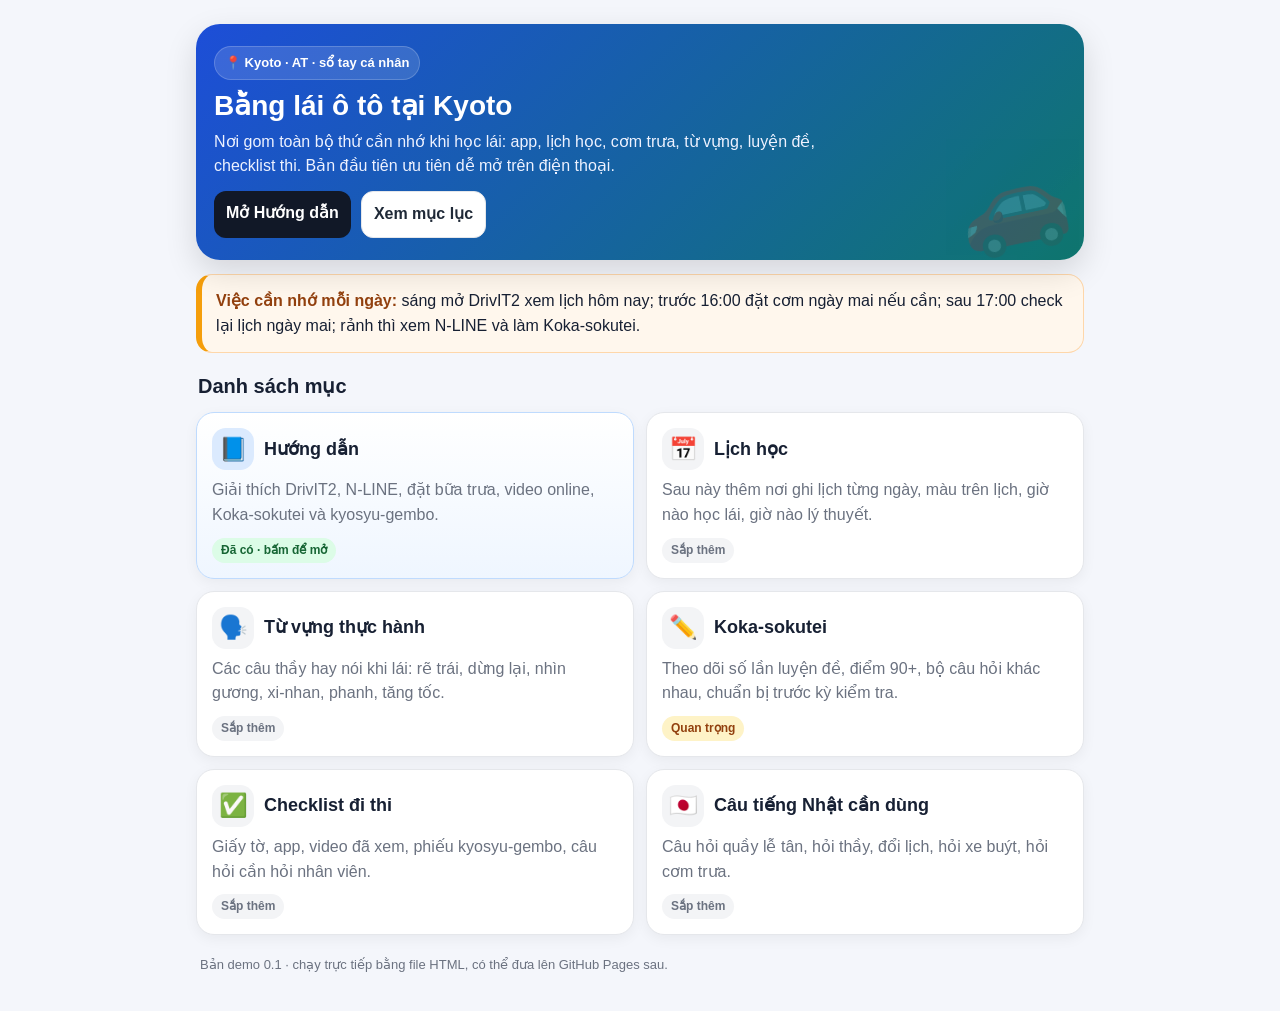
==== index.html @ a09916a2 "Add home page" ====
<!doctype html>
<html lang="vi">
<head>
  <meta charset="utf-8">
  <meta name="viewport" content="width=device-width, initial-scale=1">
  <title>Bằng lái ô tô tại Kyoto</title>
  <meta name="description" content="Sổ tay học bằng lái ô tô tại Kyoto: lịch học, hướng dẫn app, từ vựng, checklist thi.">
  <link rel="manifest" href="manifest.json">
  <link rel="icon" href="assets/icon.svg" type="image/svg+xml">
  <style>
    :root{
      --bg:#f4f6fb;--card:#fff;--ink:#172033;--muted:#6b7280;--blue:#2563eb;--green:#16a34a;--orange:#f59e0b;--red:#ef4444;--line:#e5e7eb;
    }
    *{box-sizing:border-box}
    body{margin:0;font-family:-apple-system,BlinkMacSystemFont,"Segoe UI",Roboto,"Noto Sans",Arial,sans-serif;background:var(--bg);color:var(--ink);line-height:1.55}
    .wrap{max-width:920px;margin:0 auto;padding:16px}
    .hero{background:linear-gradient(135deg,#1d4ed8,#0f766e);color:#fff;border-radius:24px;padding:22px 18px;margin:8px 0 14px;box-shadow:0 12px 32px #0002;position:relative;overflow:hidden}
    .hero:after{content:"🚗";position:absolute;right:16px;bottom:-14px;font-size:90px;opacity:.18;transform:rotate(-12deg)}
    h1{font-size:28px;line-height:1.12;margin:0 0 8px}.subtitle{margin:0;max-width:650px;color:#eef2ff}.pill{display:inline-flex;gap:6px;align-items:center;background:#ffffff22;border:1px solid #ffffff30;padding:6px 10px;border-radius:999px;font-weight:700;font-size:13px;margin-bottom:10px}
    .section-title{font-size:20px;margin:18px 2px 10px}.grid{display:grid;grid-template-columns:repeat(2,minmax(0,1fr));gap:12px}@media(max-width:720px){.grid{grid-template-columns:1fr}.wrap{padding:12px}h1{font-size:25px}}
    .card{background:var(--card);border:1px solid var(--line);border-radius:18px;padding:15px;text-decoration:none;color:inherit;box-shadow:0 4px 14px #0000000d;display:block;transition:.15s transform,.15s box-shadow}.card:active{transform:scale(.985)}.card.active{border-color:#bfdbfe;background:linear-gradient(180deg,#fff,#eff6ff)}
    .topline{display:flex;align-items:center;gap:10px;margin-bottom:8px}.icon{width:42px;height:42px;border-radius:14px;display:grid;place-items:center;font-size:23px;background:#f3f4f6;flex:0 0 auto}.active .icon{background:#dbeafe}.card h3{font-size:18px;margin:0}.card p{margin:6px 0 0;color:var(--muted)}.badge{display:inline-block;border-radius:999px;padding:3px 9px;font-size:12px;font-weight:800;margin-top:10px}.badge.go{background:#dcfce7;color:#166534}.badge.soon{background:#f3f4f6;color:#6b7280}.badge.need{background:#fef3c7;color:#92400e}
    .quick{background:#fff7ed;border-left:6px solid var(--orange);border-radius:16px;padding:14px;margin:14px 0;border-top:1px solid #fed7aa;border-right:1px solid #fed7aa;border-bottom:1px solid #fed7aa}.quick b{color:#92400e}
    .footer{color:var(--muted);font-size:13px;margin:20px 4px}.btnrow{display:flex;gap:10px;flex-wrap:wrap;margin-top:12px}.btn{display:inline-block;padding:10px 12px;border-radius:12px;background:#111827;color:#fff;text-decoration:none;font-weight:800}.btn.light{background:#fff;color:#1f2937;border:1px solid var(--line)}
  </style>
</head>
<body>
  <main class="wrap">
    <section class="hero">
      <div class="pill">📍 Kyoto · AT · sổ tay cá nhân</div>
      <h1>Bằng lái ô tô tại Kyoto</h1>
      <p class="subtitle">Nơi gom toàn bộ thứ cần nhớ khi học lái: app, lịch học, cơm trưa, từ vựng, luyện đề, checklist thi. Bản đầu tiên ưu tiên dễ mở trên điện thoại.</p>
      <div class="btnrow">
        <a class="btn" href="huong-dan.html">Mở Hướng dẫn</a>
        <a class="btn light" href="#muc-luc">Xem mục lục</a>
      </div>
    </section>

    <div class="quick">
      <b>Việc cần nhớ mỗi ngày:</b> sáng mở DrivIT2 xem lịch hôm nay; trước 16:00 đặt cơm ngày mai nếu cần; sau 17:00 check lại lịch ngày mai; rảnh thì xem N-LINE và làm Koka-sokutei.
    </div>

    <h2 id="muc-luc" class="section-title">Danh sách mục</h2>
    <section class="grid">
      <a class="card active" href="huong-dan.html">
        <div class="topline"><div class="icon">📘</div><h3>Hướng dẫn</h3></div>
        <p>Giải thích DrivIT2, N-LINE, đặt bữa trưa, video online, Koka-sokutei và kyosyu-gembo.</p>
        <span class="badge go">Đã có · bấm để mở</span>
      </a>

      <div class="card">
        <div class="topline"><div class="icon">📅</div><h3>Lịch học</h3></div>
        <p>Sau này thêm nơi ghi lịch từng ngày, màu trên lịch, giờ nào học lái, giờ nào lý thuyết.</p>
        <span class="badge soon">Sắp thêm</span>
      </div>

      <div class="card">
        <div class="topline"><div class="icon">🗣️</div><h3>Từ vựng thực hành</h3></div>
        <p>Các câu thầy hay nói khi lái: rẽ trái, dừng lại, nhìn gương, xi-nhan, phanh, tăng tốc.</p>
        <span class="badge soon">Sắp thêm</span>
      </div>

      <div class="card">
        <div class="topline"><div class="icon">✏️</div><h3>Koka-sokutei</h3></div>
        <p>Theo dõi số lần luyện đề, điểm 90+, bộ câu hỏi khác nhau, chuẩn bị trước kỳ kiểm tra.</p>
        <span class="badge need">Quan trọng</span>
      </div>

      <div class="card">
        <div class="topline"><div class="icon">✅</div><h3>Checklist đi thi</h3></div>
        <p>Giấy tờ, app, video đã xem, phiếu kyosyu-gembo, câu hỏi cần hỏi nhân viên.</p>
        <span class="badge soon">Sắp thêm</span>
      </div>

      <div class="card">
        <div class="topline"><div class="icon">🇯🇵</div><h3>Câu tiếng Nhật cần dùng</h3></div>
        <p>Câu hỏi quầy lễ tân, hỏi thầy, đổi lịch, hỏi xe buýt, hỏi cơm trưa.</p>
        <span class="badge soon">Sắp thêm</span>
      </div>
    </section>

    <p class="footer">Bản demo 0.1 · chạy trực tiếp bằng file HTML, có thể đưa lên GitHub Pages sau.</p>
  </main>
</body>
</html>
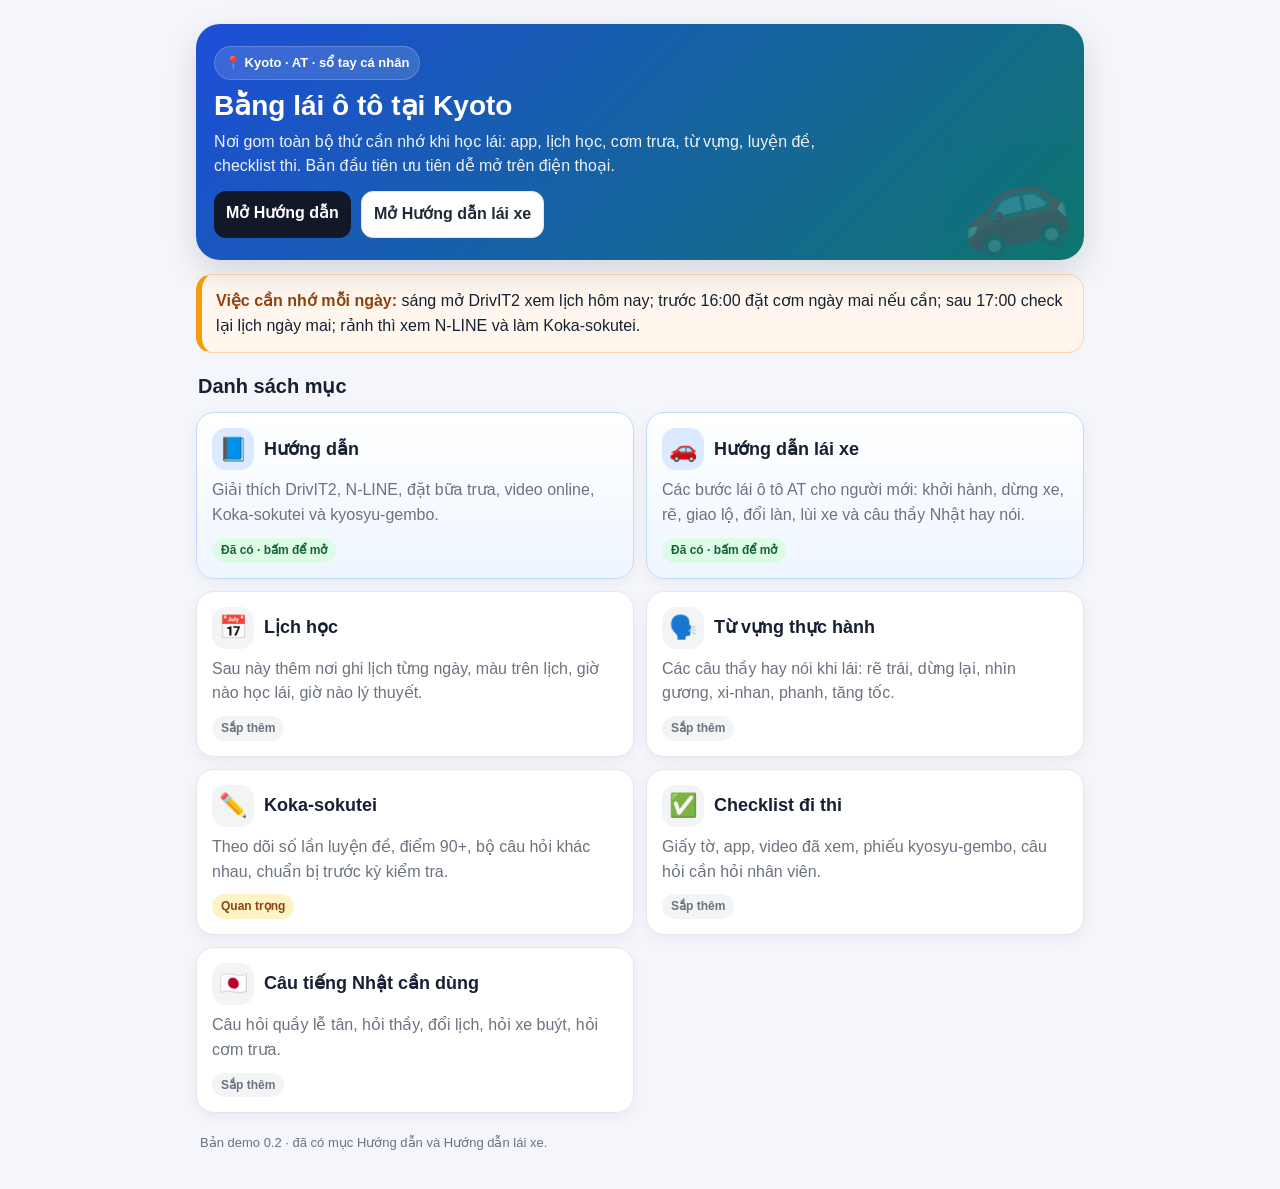
==== commit f6d93dff: "Add driving guide to home" ====
--- a/index.html
+++ b/index.html
@@ -4,7 +4,7 @@
   <meta charset="utf-8">
   <meta name="viewport" content="width=device-width, initial-scale=1">
   <title>Bằng lái ô tô tại Kyoto</title>
-  <meta name="description" content="Sổ tay học bằng lái ô tô tại Kyoto: lịch học, hướng dẫn app, từ vựng, checklist thi.">
+  <meta name="description" content="Sổ tay học bằng lái ô tô tại Kyoto: lịch học, hướng dẫn app, hướng dẫn lái xe AT, từ vựng, checklist thi.">
   <link rel="manifest" href="manifest.json">
   <link rel="icon" href="assets/icon.svg" type="image/svg+xml">
   <style>
@@ -32,7 +32,7 @@
       <p class="subtitle">Nơi gom toàn bộ thứ cần nhớ khi học lái: app, lịch học, cơm trưa, từ vựng, luyện đề, checklist thi. Bản đầu tiên ưu tiên dễ mở trên điện thoại.</p>
       <div class="btnrow">
         <a class="btn" href="huong-dan.html">Mở Hướng dẫn</a>
-        <a class="btn light" href="#muc-luc">Xem mục lục</a>
+        <a class="btn light" href="huong-dan-lai-xe.html">Mở Hướng dẫn lái xe</a>
       </div>
     </section>
 
@@ -45,6 +45,12 @@
       <a class="card active" href="huong-dan.html">
         <div class="topline"><div class="icon">📘</div><h3>Hướng dẫn</h3></div>
         <p>Giải thích DrivIT2, N-LINE, đặt bữa trưa, video online, Koka-sokutei và kyosyu-gembo.</p>
+        <span class="badge go">Đã có · bấm để mở</span>
+      </a>
+
+      <a class="card active" href="huong-dan-lai-xe.html">
+        <div class="topline"><div class="icon">🚗</div><h3>Hướng dẫn lái xe</h3></div>
+        <p>Các bước lái ô tô AT cho người mới: khởi hành, dừng xe, rẽ, giao lộ, đổi làn, lùi xe và câu thầy Nhật hay nói.</p>
         <span class="badge go">Đã có · bấm để mở</span>
       </a>
 
@@ -79,7 +85,7 @@
       </div>
     </section>
 
-    <p class="footer">Bản demo 0.1 · chạy trực tiếp bằng file HTML, có thể đưa lên GitHub Pages sau.</p>
+    <p class="footer">Bản demo 0.2 · đã có mục Hướng dẫn và Hướng dẫn lái xe.</p>
   </main>
 </body>
 </html>
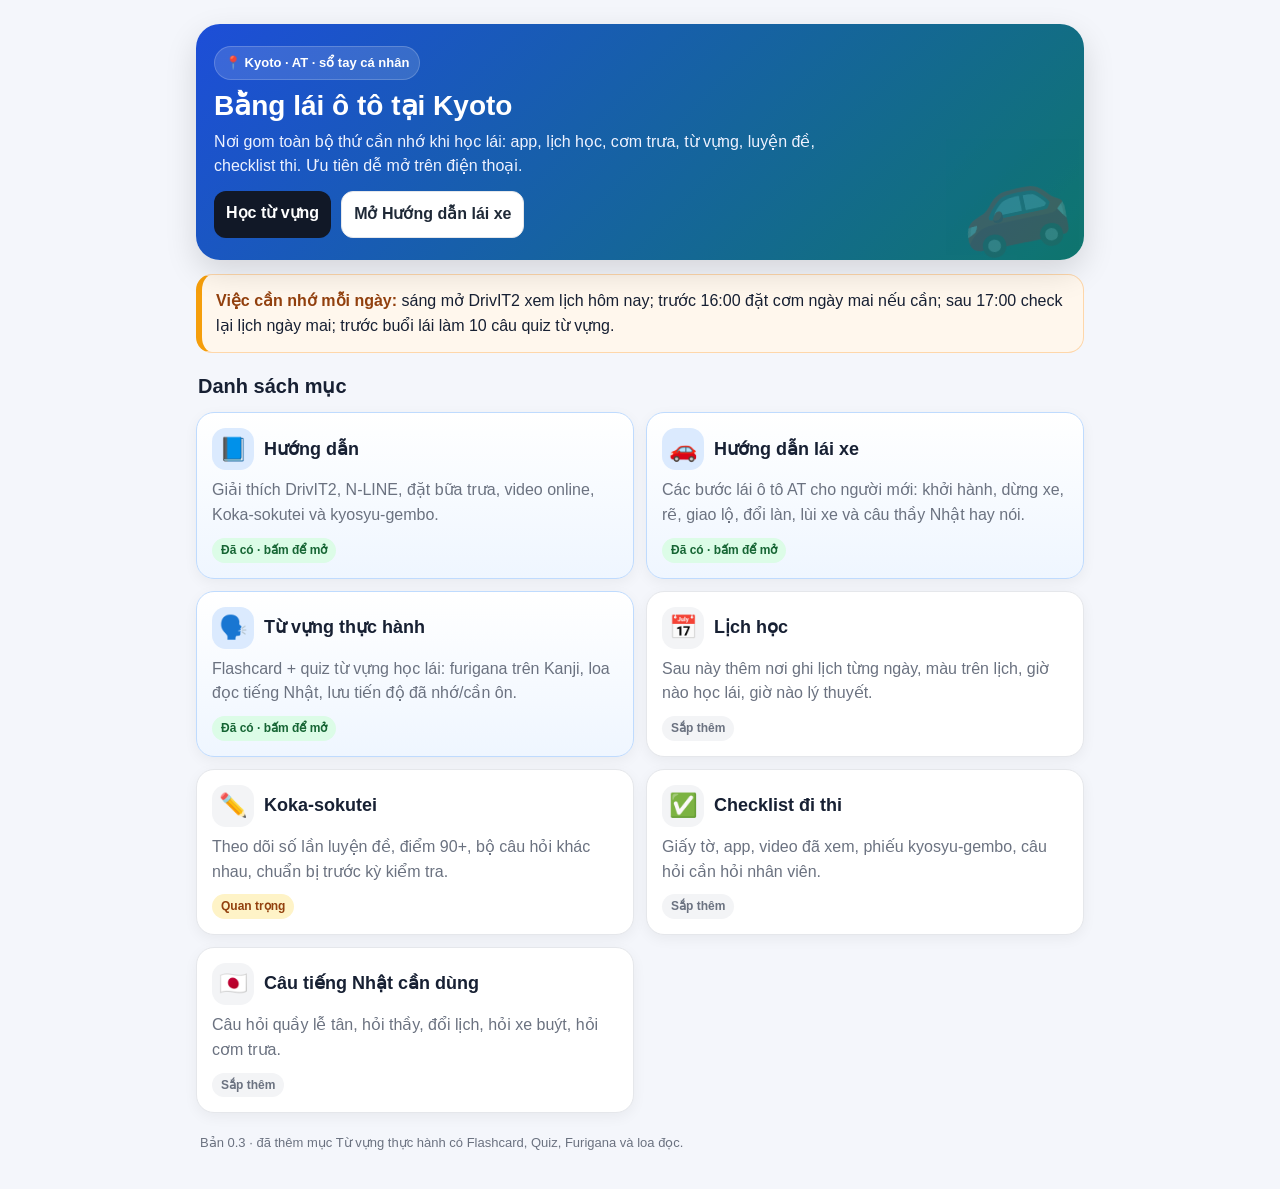
==== commit 40244743: "link vocabulary page from home" ====
--- a/index.html
+++ b/index.html
@@ -8,20 +8,15 @@
   <link rel="manifest" href="manifest.json">
   <link rel="icon" href="assets/icon.svg" type="image/svg+xml">
   <style>
-    :root{
-      --bg:#f4f6fb;--card:#fff;--ink:#172033;--muted:#6b7280;--blue:#2563eb;--green:#16a34a;--orange:#f59e0b;--red:#ef4444;--line:#e5e7eb;
-    }
+    :root{--bg:#f4f6fb;--card:#fff;--ink:#172033;--muted:#6b7280;--blue:#2563eb;--green:#16a34a;--orange:#f59e0b;--red:#ef4444;--line:#e5e7eb;}
     *{box-sizing:border-box}
     body{margin:0;font-family:-apple-system,BlinkMacSystemFont,"Segoe UI",Roboto,"Noto Sans",Arial,sans-serif;background:var(--bg);color:var(--ink);line-height:1.55}
-    .wrap{max-width:920px;margin:0 auto;padding:16px}
-    .hero{background:linear-gradient(135deg,#1d4ed8,#0f766e);color:#fff;border-radius:24px;padding:22px 18px;margin:8px 0 14px;box-shadow:0 12px 32px #0002;position:relative;overflow:hidden}
-    .hero:after{content:"🚗";position:absolute;right:16px;bottom:-14px;font-size:90px;opacity:.18;transform:rotate(-12deg)}
+    .wrap{max-width:920px;margin:0 auto;padding:16px}.hero{background:linear-gradient(135deg,#1d4ed8,#0f766e);color:#fff;border-radius:24px;padding:22px 18px;margin:8px 0 14px;box-shadow:0 12px 32px #0002;position:relative;overflow:hidden}.hero:after{content:"🚗";position:absolute;right:16px;bottom:-14px;font-size:90px;opacity:.18;transform:rotate(-12deg)}
     h1{font-size:28px;line-height:1.12;margin:0 0 8px}.subtitle{margin:0;max-width:650px;color:#eef2ff}.pill{display:inline-flex;gap:6px;align-items:center;background:#ffffff22;border:1px solid #ffffff30;padding:6px 10px;border-radius:999px;font-weight:700;font-size:13px;margin-bottom:10px}
     .section-title{font-size:20px;margin:18px 2px 10px}.grid{display:grid;grid-template-columns:repeat(2,minmax(0,1fr));gap:12px}@media(max-width:720px){.grid{grid-template-columns:1fr}.wrap{padding:12px}h1{font-size:25px}}
     .card{background:var(--card);border:1px solid var(--line);border-radius:18px;padding:15px;text-decoration:none;color:inherit;box-shadow:0 4px 14px #0000000d;display:block;transition:.15s transform,.15s box-shadow}.card:active{transform:scale(.985)}.card.active{border-color:#bfdbfe;background:linear-gradient(180deg,#fff,#eff6ff)}
     .topline{display:flex;align-items:center;gap:10px;margin-bottom:8px}.icon{width:42px;height:42px;border-radius:14px;display:grid;place-items:center;font-size:23px;background:#f3f4f6;flex:0 0 auto}.active .icon{background:#dbeafe}.card h3{font-size:18px;margin:0}.card p{margin:6px 0 0;color:var(--muted)}.badge{display:inline-block;border-radius:999px;padding:3px 9px;font-size:12px;font-weight:800;margin-top:10px}.badge.go{background:#dcfce7;color:#166534}.badge.soon{background:#f3f4f6;color:#6b7280}.badge.need{background:#fef3c7;color:#92400e}
-    .quick{background:#fff7ed;border-left:6px solid var(--orange);border-radius:16px;padding:14px;margin:14px 0;border-top:1px solid #fed7aa;border-right:1px solid #fed7aa;border-bottom:1px solid #fed7aa}.quick b{color:#92400e}
-    .footer{color:var(--muted);font-size:13px;margin:20px 4px}.btnrow{display:flex;gap:10px;flex-wrap:wrap;margin-top:12px}.btn{display:inline-block;padding:10px 12px;border-radius:12px;background:#111827;color:#fff;text-decoration:none;font-weight:800}.btn.light{background:#fff;color:#1f2937;border:1px solid var(--line)}
+    .quick{background:#fff7ed;border-left:6px solid var(--orange);border-radius:16px;padding:14px;margin:14px 0;border-top:1px solid #fed7aa;border-right:1px solid #fed7aa;border-bottom:1px solid #fed7aa}.quick b{color:#92400e}.footer{color:var(--muted);font-size:13px;margin:20px 4px}.btnrow{display:flex;gap:10px;flex-wrap:wrap;margin-top:12px}.btn{display:inline-block;padding:10px 12px;border-radius:12px;background:#111827;color:#fff;text-decoration:none;font-weight:800}.btn.light{background:#fff;color:#1f2937;border:1px solid var(--line)}
   </style>
 </head>
 <body>
@@ -29,63 +24,21 @@
     <section class="hero">
       <div class="pill">📍 Kyoto · AT · sổ tay cá nhân</div>
       <h1>Bằng lái ô tô tại Kyoto</h1>
-      <p class="subtitle">Nơi gom toàn bộ thứ cần nhớ khi học lái: app, lịch học, cơm trưa, từ vựng, luyện đề, checklist thi. Bản đầu tiên ưu tiên dễ mở trên điện thoại.</p>
-      <div class="btnrow">
-        <a class="btn" href="huong-dan.html">Mở Hướng dẫn</a>
-        <a class="btn light" href="huong-dan-lai-xe.html">Mở Hướng dẫn lái xe</a>
-      </div>
+      <p class="subtitle">Nơi gom toàn bộ thứ cần nhớ khi học lái: app, lịch học, cơm trưa, từ vựng, luyện đề, checklist thi. Ưu tiên dễ mở trên điện thoại.</p>
+      <div class="btnrow"><a class="btn" href="tu-vung.html">Học từ vựng</a><a class="btn light" href="huong-dan-lai-xe.html">Mở Hướng dẫn lái xe</a></div>
     </section>
-
-    <div class="quick">
-      <b>Việc cần nhớ mỗi ngày:</b> sáng mở DrivIT2 xem lịch hôm nay; trước 16:00 đặt cơm ngày mai nếu cần; sau 17:00 check lại lịch ngày mai; rảnh thì xem N-LINE và làm Koka-sokutei.
-    </div>
-
+    <div class="quick"><b>Việc cần nhớ mỗi ngày:</b> sáng mở DrivIT2 xem lịch hôm nay; trước 16:00 đặt cơm ngày mai nếu cần; sau 17:00 check lại lịch ngày mai; trước buổi lái làm 10 câu quiz từ vựng.</div>
     <h2 id="muc-luc" class="section-title">Danh sách mục</h2>
     <section class="grid">
-      <a class="card active" href="huong-dan.html">
-        <div class="topline"><div class="icon">📘</div><h3>Hướng dẫn</h3></div>
-        <p>Giải thích DrivIT2, N-LINE, đặt bữa trưa, video online, Koka-sokutei và kyosyu-gembo.</p>
-        <span class="badge go">Đã có · bấm để mở</span>
-      </a>
-
-      <a class="card active" href="huong-dan-lai-xe.html">
-        <div class="topline"><div class="icon">🚗</div><h3>Hướng dẫn lái xe</h3></div>
-        <p>Các bước lái ô tô AT cho người mới: khởi hành, dừng xe, rẽ, giao lộ, đổi làn, lùi xe và câu thầy Nhật hay nói.</p>
-        <span class="badge go">Đã có · bấm để mở</span>
-      </a>
-
-      <div class="card">
-        <div class="topline"><div class="icon">📅</div><h3>Lịch học</h3></div>
-        <p>Sau này thêm nơi ghi lịch từng ngày, màu trên lịch, giờ nào học lái, giờ nào lý thuyết.</p>
-        <span class="badge soon">Sắp thêm</span>
-      </div>
-
-      <div class="card">
-        <div class="topline"><div class="icon">🗣️</div><h3>Từ vựng thực hành</h3></div>
-        <p>Các câu thầy hay nói khi lái: rẽ trái, dừng lại, nhìn gương, xi-nhan, phanh, tăng tốc.</p>
-        <span class="badge soon">Sắp thêm</span>
-      </div>
-
-      <div class="card">
-        <div class="topline"><div class="icon">✏️</div><h3>Koka-sokutei</h3></div>
-        <p>Theo dõi số lần luyện đề, điểm 90+, bộ câu hỏi khác nhau, chuẩn bị trước kỳ kiểm tra.</p>
-        <span class="badge need">Quan trọng</span>
-      </div>
-
-      <div class="card">
-        <div class="topline"><div class="icon">✅</div><h3>Checklist đi thi</h3></div>
-        <p>Giấy tờ, app, video đã xem, phiếu kyosyu-gembo, câu hỏi cần hỏi nhân viên.</p>
-        <span class="badge soon">Sắp thêm</span>
-      </div>
-
-      <div class="card">
-        <div class="topline"><div class="icon">🇯🇵</div><h3>Câu tiếng Nhật cần dùng</h3></div>
-        <p>Câu hỏi quầy lễ tân, hỏi thầy, đổi lịch, hỏi xe buýt, hỏi cơm trưa.</p>
-        <span class="badge soon">Sắp thêm</span>
-      </div>
+      <a class="card active" href="huong-dan.html"><div class="topline"><div class="icon">📘</div><h3>Hướng dẫn</h3></div><p>Giải thích DrivIT2, N-LINE, đặt bữa trưa, video online, Koka-sokutei và kyosyu-gembo.</p><span class="badge go">Đã có · bấm để mở</span></a>
+      <a class="card active" href="huong-dan-lai-xe.html"><div class="topline"><div class="icon">🚗</div><h3>Hướng dẫn lái xe</h3></div><p>Các bước lái ô tô AT cho người mới: khởi hành, dừng xe, rẽ, giao lộ, đổi làn, lùi xe và câu thầy Nhật hay nói.</p><span class="badge go">Đã có · bấm để mở</span></a>
+      <a class="card active" href="tu-vung.html"><div class="topline"><div class="icon">🗣️</div><h3>Từ vựng thực hành</h3></div><p>Flashcard + quiz từ vựng học lái: furigana trên Kanji, loa đọc tiếng Nhật, lưu tiến độ đã nhớ/cần ôn.</p><span class="badge go">Đã có · bấm để mở</span></a>
+      <div class="card"><div class="topline"><div class="icon">📅</div><h3>Lịch học</h3></div><p>Sau này thêm nơi ghi lịch từng ngày, màu trên lịch, giờ nào học lái, giờ nào lý thuyết.</p><span class="badge soon">Sắp thêm</span></div>
+      <div class="card"><div class="topline"><div class="icon">✏️</div><h3>Koka-sokutei</h3></div><p>Theo dõi số lần luyện đề, điểm 90+, bộ câu hỏi khác nhau, chuẩn bị trước kỳ kiểm tra.</p><span class="badge need">Quan trọng</span></div>
+      <div class="card"><div class="topline"><div class="icon">✅</div><h3>Checklist đi thi</h3></div><p>Giấy tờ, app, video đã xem, phiếu kyosyu-gembo, câu hỏi cần hỏi nhân viên.</p><span class="badge soon">Sắp thêm</span></div>
+      <div class="card"><div class="topline"><div class="icon">🇯🇵</div><h3>Câu tiếng Nhật cần dùng</h3></div><p>Câu hỏi quầy lễ tân, hỏi thầy, đổi lịch, hỏi xe buýt, hỏi cơm trưa.</p><span class="badge soon">Sắp thêm</span></div>
     </section>
-
-    <p class="footer">Bản demo 0.2 · đã có mục Hướng dẫn và Hướng dẫn lái xe.</p>
+    <p class="footer">Bản 0.3 · đã thêm mục Từ vựng thực hành có Flashcard, Quiz, Furigana và loa đọc.</p>
   </main>
 </body>
-</html>
+</html>
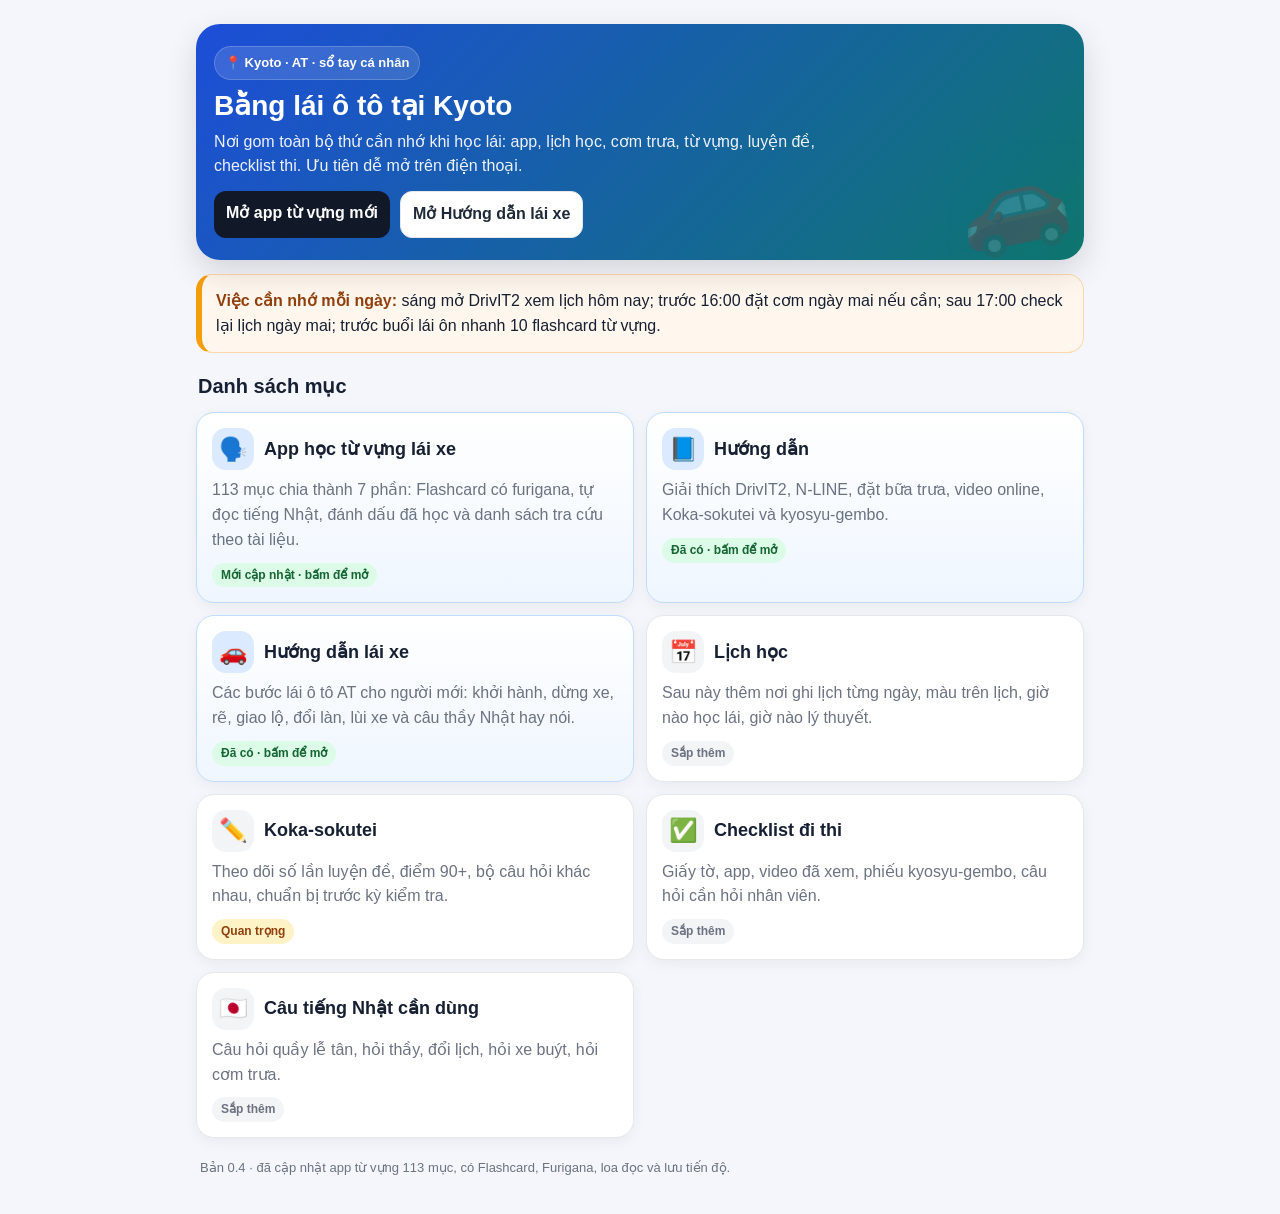
==== commit 3bf01efd: "Thêm app từ vựng mới vào trang chính" ====
--- a/index.html
+++ b/index.html
@@ -25,20 +25,20 @@
       <div class="pill">📍 Kyoto · AT · sổ tay cá nhân</div>
       <h1>Bằng lái ô tô tại Kyoto</h1>
       <p class="subtitle">Nơi gom toàn bộ thứ cần nhớ khi học lái: app, lịch học, cơm trưa, từ vựng, luyện đề, checklist thi. Ưu tiên dễ mở trên điện thoại.</p>
-      <div class="btnrow"><a class="btn" href="tu-vung.html">Học từ vựng</a><a class="btn light" href="huong-dan-lai-xe.html">Mở Hướng dẫn lái xe</a></div>
+      <div class="btnrow"><a class="btn" href="tu-vung.html">Mở app từ vựng mới</a><a class="btn light" href="huong-dan-lai-xe.html">Mở Hướng dẫn lái xe</a></div>
     </section>
-    <div class="quick"><b>Việc cần nhớ mỗi ngày:</b> sáng mở DrivIT2 xem lịch hôm nay; trước 16:00 đặt cơm ngày mai nếu cần; sau 17:00 check lại lịch ngày mai; trước buổi lái làm 10 câu quiz từ vựng.</div>
+    <div class="quick"><b>Việc cần nhớ mỗi ngày:</b> sáng mở DrivIT2 xem lịch hôm nay; trước 16:00 đặt cơm ngày mai nếu cần; sau 17:00 check lại lịch ngày mai; trước buổi lái ôn nhanh 10 flashcard từ vựng.</div>
     <h2 id="muc-luc" class="section-title">Danh sách mục</h2>
     <section class="grid">
+      <a class="card active" href="tu-vung.html"><div class="topline"><div class="icon">🗣️</div><h3>App học từ vựng lái xe</h3></div><p>113 mục chia thành 7 phần: Flashcard có furigana, tự đọc tiếng Nhật, đánh dấu đã học và danh sách tra cứu theo tài liệu.</p><span class="badge go">Mới cập nhật · bấm để mở</span></a>
       <a class="card active" href="huong-dan.html"><div class="topline"><div class="icon">📘</div><h3>Hướng dẫn</h3></div><p>Giải thích DrivIT2, N-LINE, đặt bữa trưa, video online, Koka-sokutei và kyosyu-gembo.</p><span class="badge go">Đã có · bấm để mở</span></a>
       <a class="card active" href="huong-dan-lai-xe.html"><div class="topline"><div class="icon">🚗</div><h3>Hướng dẫn lái xe</h3></div><p>Các bước lái ô tô AT cho người mới: khởi hành, dừng xe, rẽ, giao lộ, đổi làn, lùi xe và câu thầy Nhật hay nói.</p><span class="badge go">Đã có · bấm để mở</span></a>
-      <a class="card active" href="tu-vung.html"><div class="topline"><div class="icon">🗣️</div><h3>Từ vựng thực hành</h3></div><p>Flashcard + quiz từ vựng học lái: furigana trên Kanji, loa đọc tiếng Nhật, lưu tiến độ đã nhớ/cần ôn.</p><span class="badge go">Đã có · bấm để mở</span></a>
       <div class="card"><div class="topline"><div class="icon">📅</div><h3>Lịch học</h3></div><p>Sau này thêm nơi ghi lịch từng ngày, màu trên lịch, giờ nào học lái, giờ nào lý thuyết.</p><span class="badge soon">Sắp thêm</span></div>
       <div class="card"><div class="topline"><div class="icon">✏️</div><h3>Koka-sokutei</h3></div><p>Theo dõi số lần luyện đề, điểm 90+, bộ câu hỏi khác nhau, chuẩn bị trước kỳ kiểm tra.</p><span class="badge need">Quan trọng</span></div>
       <div class="card"><div class="topline"><div class="icon">✅</div><h3>Checklist đi thi</h3></div><p>Giấy tờ, app, video đã xem, phiếu kyosyu-gembo, câu hỏi cần hỏi nhân viên.</p><span class="badge soon">Sắp thêm</span></div>
       <div class="card"><div class="topline"><div class="icon">🇯🇵</div><h3>Câu tiếng Nhật cần dùng</h3></div><p>Câu hỏi quầy lễ tân, hỏi thầy, đổi lịch, hỏi xe buýt, hỏi cơm trưa.</p><span class="badge soon">Sắp thêm</span></div>
     </section>
-    <p class="footer">Bản 0.3 · đã thêm mục Từ vựng thực hành có Flashcard, Quiz, Furigana và loa đọc.</p>
+    <p class="footer">Bản 0.4 · đã cập nhật app từ vựng 113 mục, có Flashcard, Furigana, loa đọc và lưu tiến độ.</p>
   </main>
 </body>
 </html>
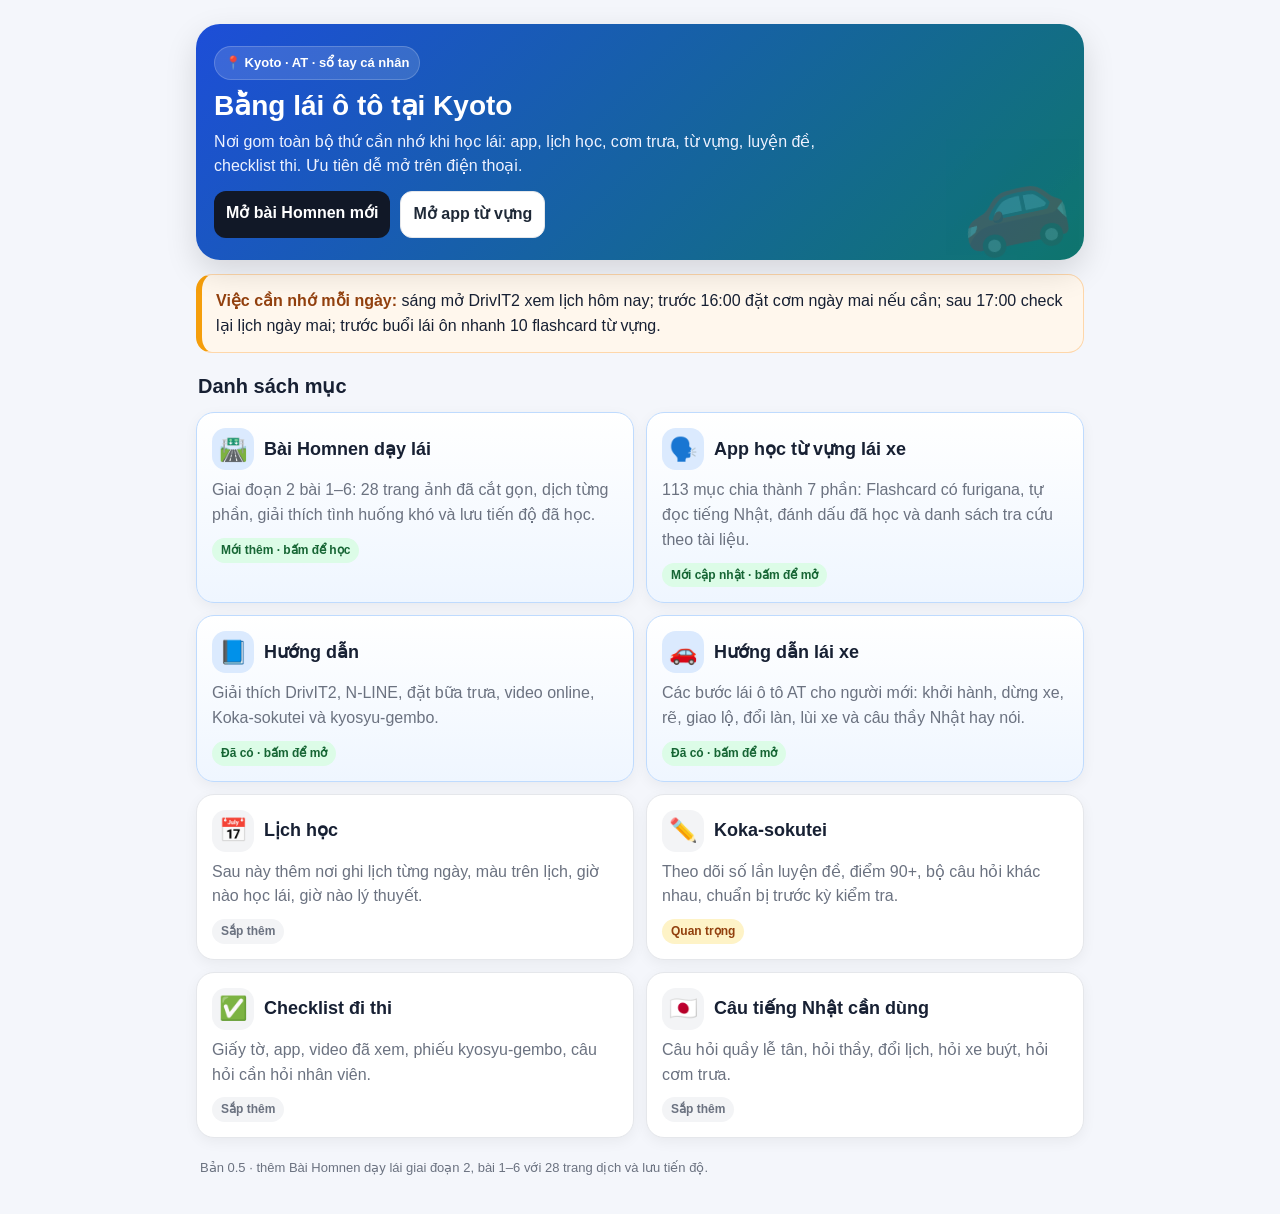
==== commit 6e6c3d99: "Add Homnen driving lessons app" ====
--- a/index.html
+++ b/index.html
@@ -25,11 +25,12 @@
       <div class="pill">📍 Kyoto · AT · sổ tay cá nhân</div>
       <h1>Bằng lái ô tô tại Kyoto</h1>
       <p class="subtitle">Nơi gom toàn bộ thứ cần nhớ khi học lái: app, lịch học, cơm trưa, từ vựng, luyện đề, checklist thi. Ưu tiên dễ mở trên điện thoại.</p>
-      <div class="btnrow"><a class="btn" href="tu-vung.html">Mở app từ vựng mới</a><a class="btn light" href="huong-dan-lai-xe.html">Mở Hướng dẫn lái xe</a></div>
+      <div class="btnrow"><a class="btn" href="homnen-day-lai.html">Mở bài Homnen mới</a><a class="btn light" href="tu-vung.html">Mở app từ vựng</a></div>
     </section>
     <div class="quick"><b>Việc cần nhớ mỗi ngày:</b> sáng mở DrivIT2 xem lịch hôm nay; trước 16:00 đặt cơm ngày mai nếu cần; sau 17:00 check lại lịch ngày mai; trước buổi lái ôn nhanh 10 flashcard từ vựng.</div>
     <h2 id="muc-luc" class="section-title">Danh sách mục</h2>
     <section class="grid">
+      <a class="card active" href="homnen-day-lai.html"><div class="topline"><div class="icon">🛣️</div><h3>Bài Homnen dạy lái</h3></div><p>Giai đoạn 2 bài 1–6: 28 trang ảnh đã cắt gọn, dịch từng phần, giải thích tình huống khó và lưu tiến độ đã học.</p><span class="badge go">Mới thêm · bấm để học</span></a>
       <a class="card active" href="tu-vung.html"><div class="topline"><div class="icon">🗣️</div><h3>App học từ vựng lái xe</h3></div><p>113 mục chia thành 7 phần: Flashcard có furigana, tự đọc tiếng Nhật, đánh dấu đã học và danh sách tra cứu theo tài liệu.</p><span class="badge go">Mới cập nhật · bấm để mở</span></a>
       <a class="card active" href="huong-dan.html"><div class="topline"><div class="icon">📘</div><h3>Hướng dẫn</h3></div><p>Giải thích DrivIT2, N-LINE, đặt bữa trưa, video online, Koka-sokutei và kyosyu-gembo.</p><span class="badge go">Đã có · bấm để mở</span></a>
       <a class="card active" href="huong-dan-lai-xe.html"><div class="topline"><div class="icon">🚗</div><h3>Hướng dẫn lái xe</h3></div><p>Các bước lái ô tô AT cho người mới: khởi hành, dừng xe, rẽ, giao lộ, đổi làn, lùi xe và câu thầy Nhật hay nói.</p><span class="badge go">Đã có · bấm để mở</span></a>
@@ -38,7 +39,7 @@
       <div class="card"><div class="topline"><div class="icon">✅</div><h3>Checklist đi thi</h3></div><p>Giấy tờ, app, video đã xem, phiếu kyosyu-gembo, câu hỏi cần hỏi nhân viên.</p><span class="badge soon">Sắp thêm</span></div>
       <div class="card"><div class="topline"><div class="icon">🇯🇵</div><h3>Câu tiếng Nhật cần dùng</h3></div><p>Câu hỏi quầy lễ tân, hỏi thầy, đổi lịch, hỏi xe buýt, hỏi cơm trưa.</p><span class="badge soon">Sắp thêm</span></div>
     </section>
-    <p class="footer">Bản 0.4 · đã cập nhật app từ vựng 113 mục, có Flashcard, Furigana, loa đọc và lưu tiến độ.</p>
+    <p class="footer">Bản 0.5 · thêm Bài Homnen dạy lái giai đoạn 2, bài 1–6 với 28 trang dịch và lưu tiến độ.</p>
   </main>
 </body>
-</html>+</html>
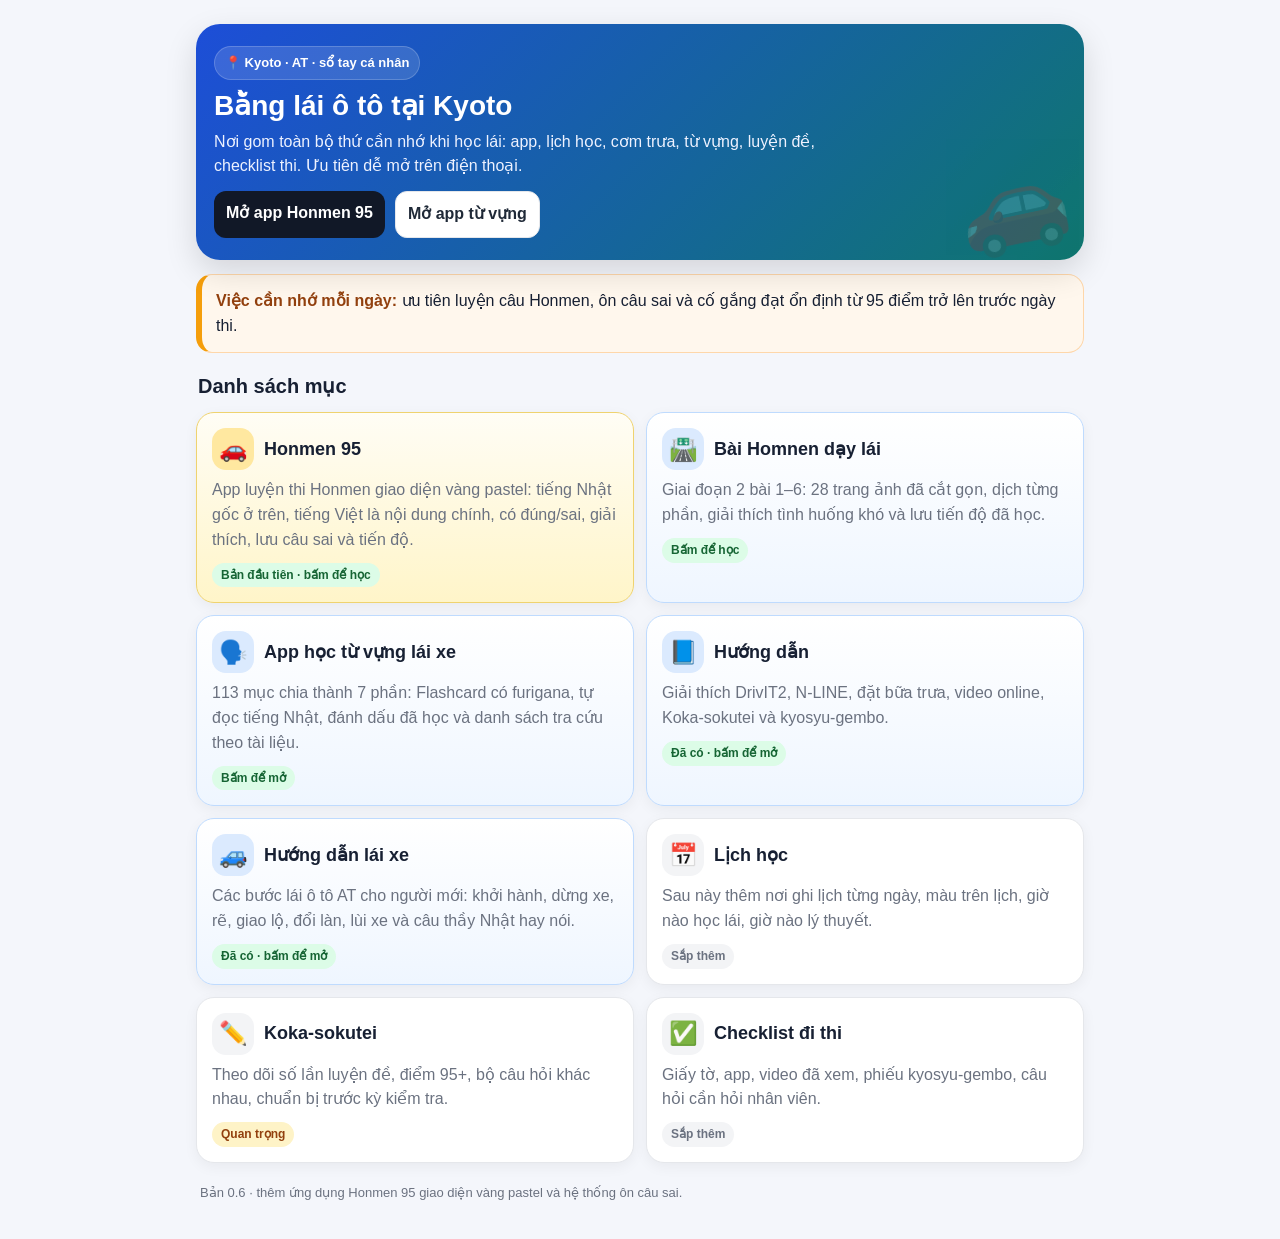
==== commit ef5f35a7: "Add Honmen 95 app to home page" ====
--- a/index.html
+++ b/index.html
@@ -14,8 +14,8 @@
     .wrap{max-width:920px;margin:0 auto;padding:16px}.hero{background:linear-gradient(135deg,#1d4ed8,#0f766e);color:#fff;border-radius:24px;padding:22px 18px;margin:8px 0 14px;box-shadow:0 12px 32px #0002;position:relative;overflow:hidden}.hero:after{content:"🚗";position:absolute;right:16px;bottom:-14px;font-size:90px;opacity:.18;transform:rotate(-12deg)}
     h1{font-size:28px;line-height:1.12;margin:0 0 8px}.subtitle{margin:0;max-width:650px;color:#eef2ff}.pill{display:inline-flex;gap:6px;align-items:center;background:#ffffff22;border:1px solid #ffffff30;padding:6px 10px;border-radius:999px;font-weight:700;font-size:13px;margin-bottom:10px}
     .section-title{font-size:20px;margin:18px 2px 10px}.grid{display:grid;grid-template-columns:repeat(2,minmax(0,1fr));gap:12px}@media(max-width:720px){.grid{grid-template-columns:1fr}.wrap{padding:12px}h1{font-size:25px}}
-    .card{background:var(--card);border:1px solid var(--line);border-radius:18px;padding:15px;text-decoration:none;color:inherit;box-shadow:0 4px 14px #0000000d;display:block;transition:.15s transform,.15s box-shadow}.card:active{transform:scale(.985)}.card.active{border-color:#bfdbfe;background:linear-gradient(180deg,#fff,#eff6ff)}
-    .topline{display:flex;align-items:center;gap:10px;margin-bottom:8px}.icon{width:42px;height:42px;border-radius:14px;display:grid;place-items:center;font-size:23px;background:#f3f4f6;flex:0 0 auto}.active .icon{background:#dbeafe}.card h3{font-size:18px;margin:0}.card p{margin:6px 0 0;color:var(--muted)}.badge{display:inline-block;border-radius:999px;padding:3px 9px;font-size:12px;font-weight:800;margin-top:10px}.badge.go{background:#dcfce7;color:#166534}.badge.soon{background:#f3f4f6;color:#6b7280}.badge.need{background:#fef3c7;color:#92400e}
+    .card{background:var(--card);border:1px solid var(--line);border-radius:18px;padding:15px;text-decoration:none;color:inherit;box-shadow:0 4px 14px #0000000d;display:block;transition:.15s transform,.15s box-shadow}.card:active{transform:scale(.985)}.card.active{border-color:#bfdbfe;background:linear-gradient(180deg,#fff,#eff6ff)}.card.honmen{border-color:#efd36f;background:linear-gradient(180deg,#fffdf5,#fff5c9)}
+    .topline{display:flex;align-items:center;gap:10px;margin-bottom:8px}.icon{width:42px;height:42px;border-radius:14px;display:grid;place-items:center;font-size:23px;background:#f3f4f6;flex:0 0 auto}.active .icon{background:#dbeafe}.honmen .icon{background:#ffe8a0}.card h3{font-size:18px;margin:0}.card p{margin:6px 0 0;color:var(--muted)}.badge{display:inline-block;border-radius:999px;padding:3px 9px;font-size:12px;font-weight:800;margin-top:10px}.badge.go{background:#dcfce7;color:#166534}.badge.soon{background:#f3f4f6;color:#6b7280}.badge.need{background:#fef3c7;color:#92400e}
     .quick{background:#fff7ed;border-left:6px solid var(--orange);border-radius:16px;padding:14px;margin:14px 0;border-top:1px solid #fed7aa;border-right:1px solid #fed7aa;border-bottom:1px solid #fed7aa}.quick b{color:#92400e}.footer{color:var(--muted);font-size:13px;margin:20px 4px}.btnrow{display:flex;gap:10px;flex-wrap:wrap;margin-top:12px}.btn{display:inline-block;padding:10px 12px;border-radius:12px;background:#111827;color:#fff;text-decoration:none;font-weight:800}.btn.light{background:#fff;color:#1f2937;border:1px solid var(--line)}
   </style>
 </head>
@@ -25,21 +25,21 @@
       <div class="pill">📍 Kyoto · AT · sổ tay cá nhân</div>
       <h1>Bằng lái ô tô tại Kyoto</h1>
       <p class="subtitle">Nơi gom toàn bộ thứ cần nhớ khi học lái: app, lịch học, cơm trưa, từ vựng, luyện đề, checklist thi. Ưu tiên dễ mở trên điện thoại.</p>
-      <div class="btnrow"><a class="btn" href="homnen-day-lai.html">Mở bài Homnen mới</a><a class="btn light" href="tu-vung.html">Mở app từ vựng</a></div>
+      <div class="btnrow"><a class="btn" href="honmen-95.html">Mở app Honmen 95</a><a class="btn light" href="tu-vung.html">Mở app từ vựng</a></div>
     </section>
-    <div class="quick"><b>Việc cần nhớ mỗi ngày:</b> sáng mở DrivIT2 xem lịch hôm nay; trước 16:00 đặt cơm ngày mai nếu cần; sau 17:00 check lại lịch ngày mai; trước buổi lái ôn nhanh 10 flashcard từ vựng.</div>
+    <div class="quick"><b>Việc cần nhớ mỗi ngày:</b> ưu tiên luyện câu Honmen, ôn câu sai và cố gắng đạt ổn định từ 95 điểm trở lên trước ngày thi.</div>
     <h2 id="muc-luc" class="section-title">Danh sách mục</h2>
     <section class="grid">
-      <a class="card active" href="homnen-day-lai.html"><div class="topline"><div class="icon">🛣️</div><h3>Bài Homnen dạy lái</h3></div><p>Giai đoạn 2 bài 1–6: 28 trang ảnh đã cắt gọn, dịch từng phần, giải thích tình huống khó và lưu tiến độ đã học.</p><span class="badge go">Mới thêm · bấm để học</span></a>
-      <a class="card active" href="tu-vung.html"><div class="topline"><div class="icon">🗣️</div><h3>App học từ vựng lái xe</h3></div><p>113 mục chia thành 7 phần: Flashcard có furigana, tự đọc tiếng Nhật, đánh dấu đã học và danh sách tra cứu theo tài liệu.</p><span class="badge go">Mới cập nhật · bấm để mở</span></a>
+      <a class="card honmen" href="honmen-95.html"><div class="topline"><div class="icon">🚗</div><h3>Honmen 95</h3></div><p>App luyện thi Honmen giao diện vàng pastel: tiếng Nhật gốc ở trên, tiếng Việt là nội dung chính, có đúng/sai, giải thích, lưu câu sai và tiến độ.</p><span class="badge go">Bản đầu tiên · bấm để học</span></a>
+      <a class="card active" href="homnen-day-lai.html"><div class="topline"><div class="icon">🛣️</div><h3>Bài Homnen dạy lái</h3></div><p>Giai đoạn 2 bài 1–6: 28 trang ảnh đã cắt gọn, dịch từng phần, giải thích tình huống khó và lưu tiến độ đã học.</p><span class="badge go">Bấm để học</span></a>
+      <a class="card active" href="tu-vung.html"><div class="topline"><div class="icon">🗣️</div><h3>App học từ vựng lái xe</h3></div><p>113 mục chia thành 7 phần: Flashcard có furigana, tự đọc tiếng Nhật, đánh dấu đã học và danh sách tra cứu theo tài liệu.</p><span class="badge go">Bấm để mở</span></a>
       <a class="card active" href="huong-dan.html"><div class="topline"><div class="icon">📘</div><h3>Hướng dẫn</h3></div><p>Giải thích DrivIT2, N-LINE, đặt bữa trưa, video online, Koka-sokutei và kyosyu-gembo.</p><span class="badge go">Đã có · bấm để mở</span></a>
-      <a class="card active" href="huong-dan-lai-xe.html"><div class="topline"><div class="icon">🚗</div><h3>Hướng dẫn lái xe</h3></div><p>Các bước lái ô tô AT cho người mới: khởi hành, dừng xe, rẽ, giao lộ, đổi làn, lùi xe và câu thầy Nhật hay nói.</p><span class="badge go">Đã có · bấm để mở</span></a>
+      <a class="card active" href="huong-dan-lai-xe.html"><div class="topline"><div class="icon">🚙</div><h3>Hướng dẫn lái xe</h3></div><p>Các bước lái ô tô AT cho người mới: khởi hành, dừng xe, rẽ, giao lộ, đổi làn, lùi xe và câu thầy Nhật hay nói.</p><span class="badge go">Đã có · bấm để mở</span></a>
       <div class="card"><div class="topline"><div class="icon">📅</div><h3>Lịch học</h3></div><p>Sau này thêm nơi ghi lịch từng ngày, màu trên lịch, giờ nào học lái, giờ nào lý thuyết.</p><span class="badge soon">Sắp thêm</span></div>
-      <div class="card"><div class="topline"><div class="icon">✏️</div><h3>Koka-sokutei</h3></div><p>Theo dõi số lần luyện đề, điểm 90+, bộ câu hỏi khác nhau, chuẩn bị trước kỳ kiểm tra.</p><span class="badge need">Quan trọng</span></div>
+      <div class="card"><div class="topline"><div class="icon">✏️</div><h3>Koka-sokutei</h3></div><p>Theo dõi số lần luyện đề, điểm 95+, bộ câu hỏi khác nhau, chuẩn bị trước kỳ kiểm tra.</p><span class="badge need">Quan trọng</span></div>
       <div class="card"><div class="topline"><div class="icon">✅</div><h3>Checklist đi thi</h3></div><p>Giấy tờ, app, video đã xem, phiếu kyosyu-gembo, câu hỏi cần hỏi nhân viên.</p><span class="badge soon">Sắp thêm</span></div>
-      <div class="card"><div class="topline"><div class="icon">🇯🇵</div><h3>Câu tiếng Nhật cần dùng</h3></div><p>Câu hỏi quầy lễ tân, hỏi thầy, đổi lịch, hỏi xe buýt, hỏi cơm trưa.</p><span class="badge soon">Sắp thêm</span></div>
     </section>
-    <p class="footer">Bản 0.5 · thêm Bài Homnen dạy lái giai đoạn 2, bài 1–6 với 28 trang dịch và lưu tiến độ.</p>
+    <p class="footer">Bản 0.6 · thêm ứng dụng Honmen 95 giao diện vàng pastel và hệ thống ôn câu sai.</p>
   </main>
 </body>
-</html>
+</html>
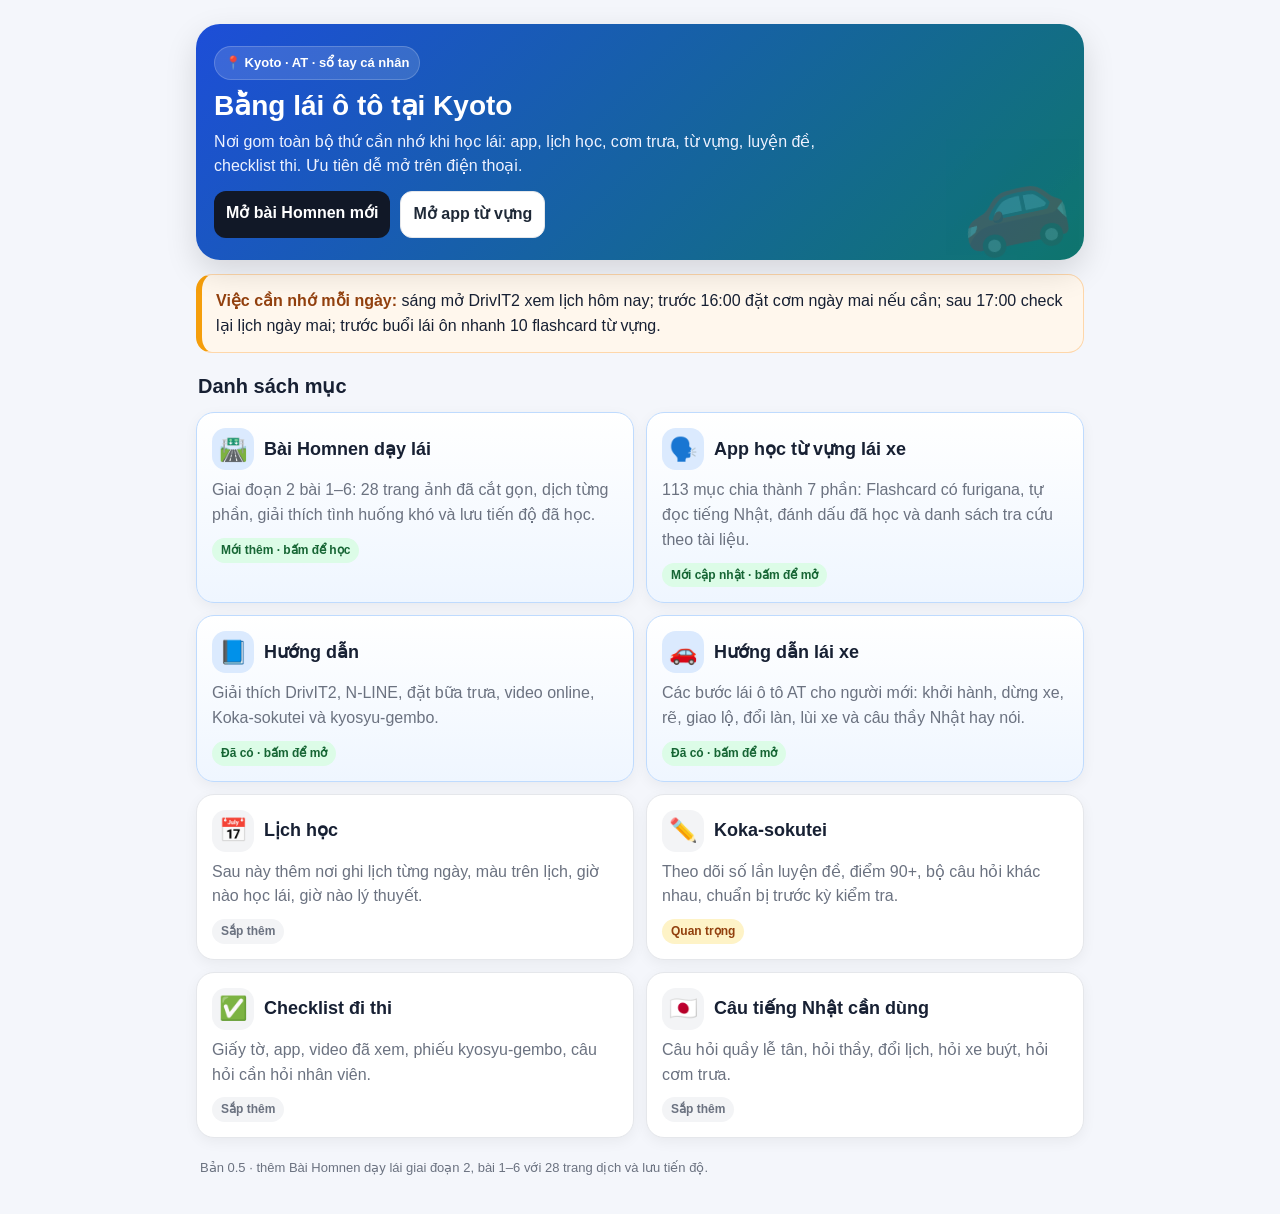
==== commit db989006: "Remove Honmen 95 from the existing Kyoto app" ====
--- a/index.html
+++ b/index.html
@@ -14,8 +14,8 @@
     .wrap{max-width:920px;margin:0 auto;padding:16px}.hero{background:linear-gradient(135deg,#1d4ed8,#0f766e);color:#fff;border-radius:24px;padding:22px 18px;margin:8px 0 14px;box-shadow:0 12px 32px #0002;position:relative;overflow:hidden}.hero:after{content:"🚗";position:absolute;right:16px;bottom:-14px;font-size:90px;opacity:.18;transform:rotate(-12deg)}
     h1{font-size:28px;line-height:1.12;margin:0 0 8px}.subtitle{margin:0;max-width:650px;color:#eef2ff}.pill{display:inline-flex;gap:6px;align-items:center;background:#ffffff22;border:1px solid #ffffff30;padding:6px 10px;border-radius:999px;font-weight:700;font-size:13px;margin-bottom:10px}
     .section-title{font-size:20px;margin:18px 2px 10px}.grid{display:grid;grid-template-columns:repeat(2,minmax(0,1fr));gap:12px}@media(max-width:720px){.grid{grid-template-columns:1fr}.wrap{padding:12px}h1{font-size:25px}}
-    .card{background:var(--card);border:1px solid var(--line);border-radius:18px;padding:15px;text-decoration:none;color:inherit;box-shadow:0 4px 14px #0000000d;display:block;transition:.15s transform,.15s box-shadow}.card:active{transform:scale(.985)}.card.active{border-color:#bfdbfe;background:linear-gradient(180deg,#fff,#eff6ff)}.card.honmen{border-color:#efd36f;background:linear-gradient(180deg,#fffdf5,#fff5c9)}
-    .topline{display:flex;align-items:center;gap:10px;margin-bottom:8px}.icon{width:42px;height:42px;border-radius:14px;display:grid;place-items:center;font-size:23px;background:#f3f4f6;flex:0 0 auto}.active .icon{background:#dbeafe}.honmen .icon{background:#ffe8a0}.card h3{font-size:18px;margin:0}.card p{margin:6px 0 0;color:var(--muted)}.badge{display:inline-block;border-radius:999px;padding:3px 9px;font-size:12px;font-weight:800;margin-top:10px}.badge.go{background:#dcfce7;color:#166534}.badge.soon{background:#f3f4f6;color:#6b7280}.badge.need{background:#fef3c7;color:#92400e}
+    .card{background:var(--card);border:1px solid var(--line);border-radius:18px;padding:15px;text-decoration:none;color:inherit;box-shadow:0 4px 14px #0000000d;display:block;transition:.15s transform,.15s box-shadow}.card:active{transform:scale(.985)}.card.active{border-color:#bfdbfe;background:linear-gradient(180deg,#fff,#eff6ff)}
+    .topline{display:flex;align-items:center;gap:10px;margin-bottom:8px}.icon{width:42px;height:42px;border-radius:14px;display:grid;place-items:center;font-size:23px;background:#f3f4f6;flex:0 0 auto}.active .icon{background:#dbeafe}.card h3{font-size:18px;margin:0}.card p{margin:6px 0 0;color:var(--muted)}.badge{display:inline-block;border-radius:999px;padding:3px 9px;font-size:12px;font-weight:800;margin-top:10px}.badge.go{background:#dcfce7;color:#166534}.badge.soon{background:#f3f4f6;color:#6b7280}.badge.need{background:#fef3c7;color:#92400e}
     .quick{background:#fff7ed;border-left:6px solid var(--orange);border-radius:16px;padding:14px;margin:14px 0;border-top:1px solid #fed7aa;border-right:1px solid #fed7aa;border-bottom:1px solid #fed7aa}.quick b{color:#92400e}.footer{color:var(--muted);font-size:13px;margin:20px 4px}.btnrow{display:flex;gap:10px;flex-wrap:wrap;margin-top:12px}.btn{display:inline-block;padding:10px 12px;border-radius:12px;background:#111827;color:#fff;text-decoration:none;font-weight:800}.btn.light{background:#fff;color:#1f2937;border:1px solid var(--line)}
   </style>
 </head>
@@ -25,21 +25,21 @@
       <div class="pill">📍 Kyoto · AT · sổ tay cá nhân</div>
       <h1>Bằng lái ô tô tại Kyoto</h1>
       <p class="subtitle">Nơi gom toàn bộ thứ cần nhớ khi học lái: app, lịch học, cơm trưa, từ vựng, luyện đề, checklist thi. Ưu tiên dễ mở trên điện thoại.</p>
-      <div class="btnrow"><a class="btn" href="honmen-95.html">Mở app Honmen 95</a><a class="btn light" href="tu-vung.html">Mở app từ vựng</a></div>
+      <div class="btnrow"><a class="btn" href="homnen-day-lai.html">Mở bài Homnen mới</a><a class="btn light" href="tu-vung.html">Mở app từ vựng</a></div>
     </section>
-    <div class="quick"><b>Việc cần nhớ mỗi ngày:</b> ưu tiên luyện câu Honmen, ôn câu sai và cố gắng đạt ổn định từ 95 điểm trở lên trước ngày thi.</div>
+    <div class="quick"><b>Việc cần nhớ mỗi ngày:</b> sáng mở DrivIT2 xem lịch hôm nay; trước 16:00 đặt cơm ngày mai nếu cần; sau 17:00 check lại lịch ngày mai; trước buổi lái ôn nhanh 10 flashcard từ vựng.</div>
     <h2 id="muc-luc" class="section-title">Danh sách mục</h2>
     <section class="grid">
-      <a class="card honmen" href="honmen-95.html"><div class="topline"><div class="icon">🚗</div><h3>Honmen 95</h3></div><p>App luyện thi Honmen giao diện vàng pastel: tiếng Nhật gốc ở trên, tiếng Việt là nội dung chính, có đúng/sai, giải thích, lưu câu sai và tiến độ.</p><span class="badge go">Bản đầu tiên · bấm để học</span></a>
-      <a class="card active" href="homnen-day-lai.html"><div class="topline"><div class="icon">🛣️</div><h3>Bài Homnen dạy lái</h3></div><p>Giai đoạn 2 bài 1–6: 28 trang ảnh đã cắt gọn, dịch từng phần, giải thích tình huống khó và lưu tiến độ đã học.</p><span class="badge go">Bấm để học</span></a>
-      <a class="card active" href="tu-vung.html"><div class="topline"><div class="icon">🗣️</div><h3>App học từ vựng lái xe</h3></div><p>113 mục chia thành 7 phần: Flashcard có furigana, tự đọc tiếng Nhật, đánh dấu đã học và danh sách tra cứu theo tài liệu.</p><span class="badge go">Bấm để mở</span></a>
+      <a class="card active" href="homnen-day-lai.html"><div class="topline"><div class="icon">🛣️</div><h3>Bài Homnen dạy lái</h3></div><p>Giai đoạn 2 bài 1–6: 28 trang ảnh đã cắt gọn, dịch từng phần, giải thích tình huống khó và lưu tiến độ đã học.</p><span class="badge go">Mới thêm · bấm để học</span></a>
+      <a class="card active" href="tu-vung.html"><div class="topline"><div class="icon">🗣️</div><h3>App học từ vựng lái xe</h3></div><p>113 mục chia thành 7 phần: Flashcard có furigana, tự đọc tiếng Nhật, đánh dấu đã học và danh sách tra cứu theo tài liệu.</p><span class="badge go">Mới cập nhật · bấm để mở</span></a>
       <a class="card active" href="huong-dan.html"><div class="topline"><div class="icon">📘</div><h3>Hướng dẫn</h3></div><p>Giải thích DrivIT2, N-LINE, đặt bữa trưa, video online, Koka-sokutei và kyosyu-gembo.</p><span class="badge go">Đã có · bấm để mở</span></a>
-      <a class="card active" href="huong-dan-lai-xe.html"><div class="topline"><div class="icon">🚙</div><h3>Hướng dẫn lái xe</h3></div><p>Các bước lái ô tô AT cho người mới: khởi hành, dừng xe, rẽ, giao lộ, đổi làn, lùi xe và câu thầy Nhật hay nói.</p><span class="badge go">Đã có · bấm để mở</span></a>
+      <a class="card active" href="huong-dan-lai-xe.html"><div class="topline"><div class="icon">🚗</div><h3>Hướng dẫn lái xe</h3></div><p>Các bước lái ô tô AT cho người mới: khởi hành, dừng xe, rẽ, giao lộ, đổi làn, lùi xe và câu thầy Nhật hay nói.</p><span class="badge go">Đã có · bấm để mở</span></a>
       <div class="card"><div class="topline"><div class="icon">📅</div><h3>Lịch học</h3></div><p>Sau này thêm nơi ghi lịch từng ngày, màu trên lịch, giờ nào học lái, giờ nào lý thuyết.</p><span class="badge soon">Sắp thêm</span></div>
-      <div class="card"><div class="topline"><div class="icon">✏️</div><h3>Koka-sokutei</h3></div><p>Theo dõi số lần luyện đề, điểm 95+, bộ câu hỏi khác nhau, chuẩn bị trước kỳ kiểm tra.</p><span class="badge need">Quan trọng</span></div>
+      <div class="card"><div class="topline"><div class="icon">✏️</div><h3>Koka-sokutei</h3></div><p>Theo dõi số lần luyện đề, điểm 90+, bộ câu hỏi khác nhau, chuẩn bị trước kỳ kiểm tra.</p><span class="badge need">Quan trọng</span></div>
       <div class="card"><div class="topline"><div class="icon">✅</div><h3>Checklist đi thi</h3></div><p>Giấy tờ, app, video đã xem, phiếu kyosyu-gembo, câu hỏi cần hỏi nhân viên.</p><span class="badge soon">Sắp thêm</span></div>
+      <div class="card"><div class="topline"><div class="icon">🇯🇵</div><h3>Câu tiếng Nhật cần dùng</h3></div><p>Câu hỏi quầy lễ tân, hỏi thầy, đổi lịch, hỏi xe buýt, hỏi cơm trưa.</p><span class="badge soon">Sắp thêm</span></div>
     </section>
-    <p class="footer">Bản 0.6 · thêm ứng dụng Honmen 95 giao diện vàng pastel và hệ thống ôn câu sai.</p>
+    <p class="footer">Bản 0.5 · thêm Bài Homnen dạy lái giai đoạn 2, bài 1–6 với 28 trang dịch và lưu tiến độ.</p>
   </main>
 </body>
-</html>+</html>
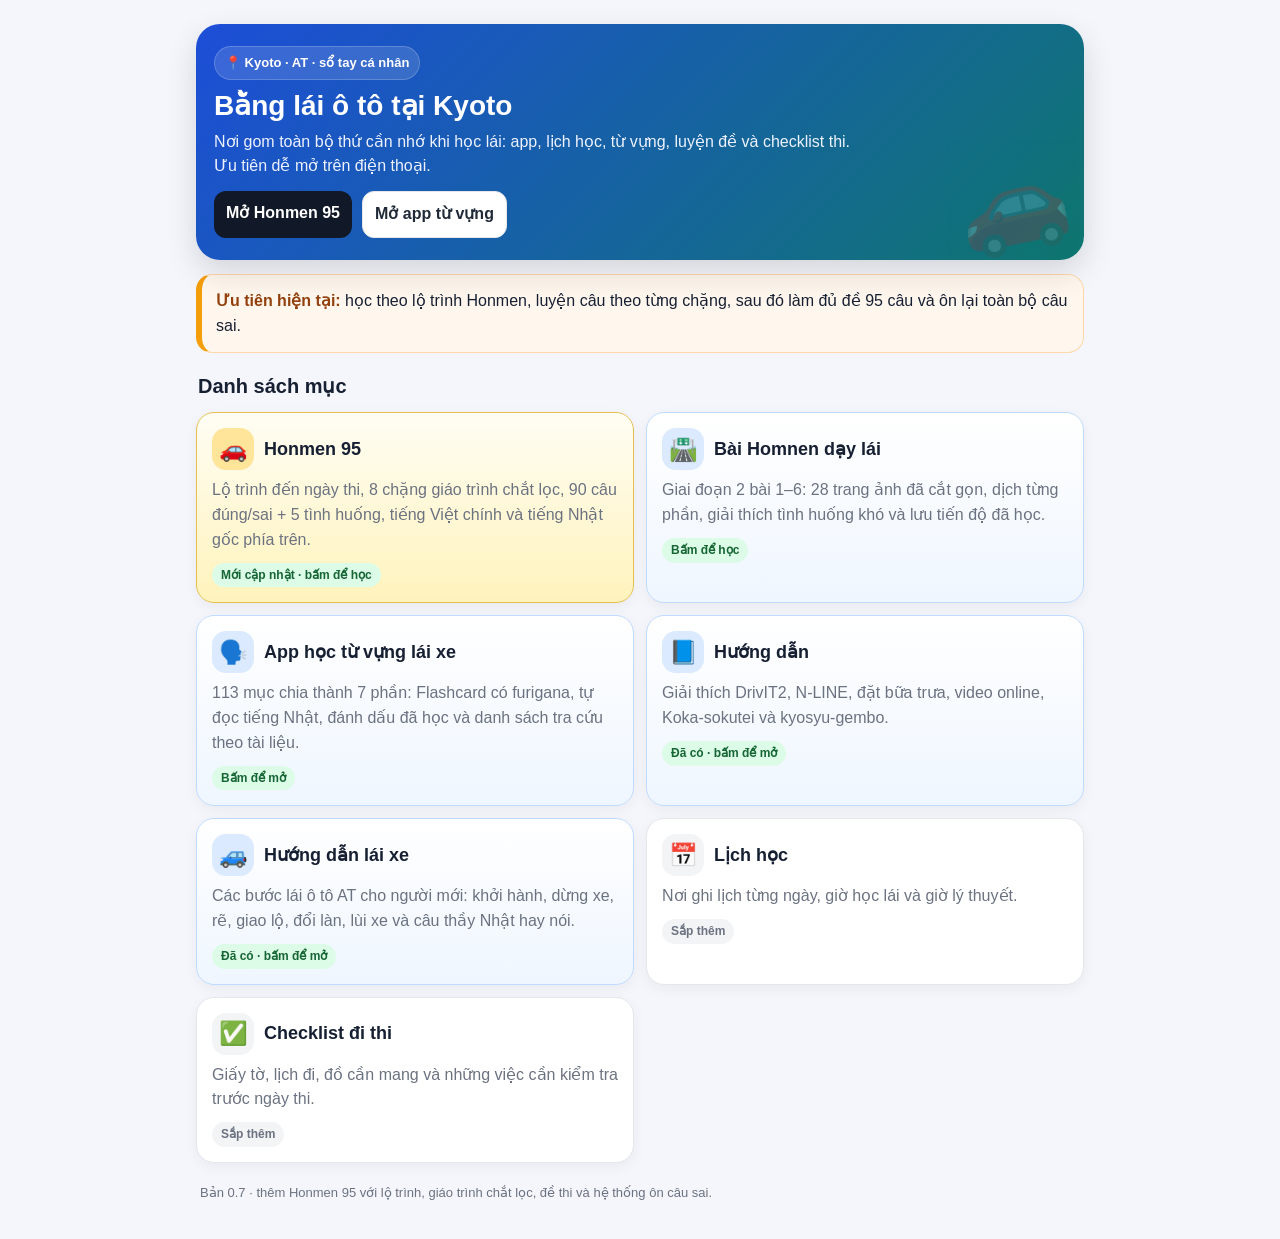
==== commit efa8a9fd: "Link full Honmen 95 app from the main learning hub" ====
--- a/index.html
+++ b/index.html
@@ -14,8 +14,8 @@
     .wrap{max-width:920px;margin:0 auto;padding:16px}.hero{background:linear-gradient(135deg,#1d4ed8,#0f766e);color:#fff;border-radius:24px;padding:22px 18px;margin:8px 0 14px;box-shadow:0 12px 32px #0002;position:relative;overflow:hidden}.hero:after{content:"🚗";position:absolute;right:16px;bottom:-14px;font-size:90px;opacity:.18;transform:rotate(-12deg)}
     h1{font-size:28px;line-height:1.12;margin:0 0 8px}.subtitle{margin:0;max-width:650px;color:#eef2ff}.pill{display:inline-flex;gap:6px;align-items:center;background:#ffffff22;border:1px solid #ffffff30;padding:6px 10px;border-radius:999px;font-weight:700;font-size:13px;margin-bottom:10px}
     .section-title{font-size:20px;margin:18px 2px 10px}.grid{display:grid;grid-template-columns:repeat(2,minmax(0,1fr));gap:12px}@media(max-width:720px){.grid{grid-template-columns:1fr}.wrap{padding:12px}h1{font-size:25px}}
-    .card{background:var(--card);border:1px solid var(--line);border-radius:18px;padding:15px;text-decoration:none;color:inherit;box-shadow:0 4px 14px #0000000d;display:block;transition:.15s transform,.15s box-shadow}.card:active{transform:scale(.985)}.card.active{border-color:#bfdbfe;background:linear-gradient(180deg,#fff,#eff6ff)}
-    .topline{display:flex;align-items:center;gap:10px;margin-bottom:8px}.icon{width:42px;height:42px;border-radius:14px;display:grid;place-items:center;font-size:23px;background:#f3f4f6;flex:0 0 auto}.active .icon{background:#dbeafe}.card h3{font-size:18px;margin:0}.card p{margin:6px 0 0;color:var(--muted)}.badge{display:inline-block;border-radius:999px;padding:3px 9px;font-size:12px;font-weight:800;margin-top:10px}.badge.go{background:#dcfce7;color:#166534}.badge.soon{background:#f3f4f6;color:#6b7280}.badge.need{background:#fef3c7;color:#92400e}
+    .card{background:var(--card);border:1px solid var(--line);border-radius:18px;padding:15px;text-decoration:none;color:inherit;box-shadow:0 4px 14px #0000000d;display:block;transition:.15s transform,.15s box-shadow}.card:active{transform:scale(.985)}.card.active{border-color:#bfdbfe;background:linear-gradient(180deg,#fff,#eff6ff)}.card.honmen{border-color:#e5c050;background:linear-gradient(180deg,#fffdf4,#fff3bc)}
+    .topline{display:flex;align-items:center;gap:10px;margin-bottom:8px}.icon{width:42px;height:42px;border-radius:14px;display:grid;place-items:center;font-size:23px;background:#f3f4f6;flex:0 0 auto}.active .icon{background:#dbeafe}.honmen .icon{background:#ffe59a}.card h3{font-size:18px;margin:0}.card p{margin:6px 0 0;color:var(--muted)}.badge{display:inline-block;border-radius:999px;padding:3px 9px;font-size:12px;font-weight:800;margin-top:10px}.badge.go{background:#dcfce7;color:#166534}.badge.soon{background:#f3f4f6;color:#6b7280}.badge.need{background:#fef3c7;color:#92400e}
     .quick{background:#fff7ed;border-left:6px solid var(--orange);border-radius:16px;padding:14px;margin:14px 0;border-top:1px solid #fed7aa;border-right:1px solid #fed7aa;border-bottom:1px solid #fed7aa}.quick b{color:#92400e}.footer{color:var(--muted);font-size:13px;margin:20px 4px}.btnrow{display:flex;gap:10px;flex-wrap:wrap;margin-top:12px}.btn{display:inline-block;padding:10px 12px;border-radius:12px;background:#111827;color:#fff;text-decoration:none;font-weight:800}.btn.light{background:#fff;color:#1f2937;border:1px solid var(--line)}
   </style>
 </head>
@@ -24,22 +24,21 @@
     <section class="hero">
       <div class="pill">📍 Kyoto · AT · sổ tay cá nhân</div>
       <h1>Bằng lái ô tô tại Kyoto</h1>
-      <p class="subtitle">Nơi gom toàn bộ thứ cần nhớ khi học lái: app, lịch học, cơm trưa, từ vựng, luyện đề, checklist thi. Ưu tiên dễ mở trên điện thoại.</p>
-      <div class="btnrow"><a class="btn" href="homnen-day-lai.html">Mở bài Homnen mới</a><a class="btn light" href="tu-vung.html">Mở app từ vựng</a></div>
+      <p class="subtitle">Nơi gom toàn bộ thứ cần nhớ khi học lái: app, lịch học, từ vựng, luyện đề và checklist thi. Ưu tiên dễ mở trên điện thoại.</p>
+      <div class="btnrow"><a class="btn" href="honmen-95.html">Mở Honmen 95</a><a class="btn light" href="tu-vung.html">Mở app từ vựng</a></div>
     </section>
-    <div class="quick"><b>Việc cần nhớ mỗi ngày:</b> sáng mở DrivIT2 xem lịch hôm nay; trước 16:00 đặt cơm ngày mai nếu cần; sau 17:00 check lại lịch ngày mai; trước buổi lái ôn nhanh 10 flashcard từ vựng.</div>
+    <div class="quick"><b>Ưu tiên hiện tại:</b> học theo lộ trình Honmen, luyện câu theo từng chặng, sau đó làm đủ đề 95 câu và ôn lại toàn bộ câu sai.</div>
     <h2 id="muc-luc" class="section-title">Danh sách mục</h2>
     <section class="grid">
-      <a class="card active" href="homnen-day-lai.html"><div class="topline"><div class="icon">🛣️</div><h3>Bài Homnen dạy lái</h3></div><p>Giai đoạn 2 bài 1–6: 28 trang ảnh đã cắt gọn, dịch từng phần, giải thích tình huống khó và lưu tiến độ đã học.</p><span class="badge go">Mới thêm · bấm để học</span></a>
-      <a class="card active" href="tu-vung.html"><div class="topline"><div class="icon">🗣️</div><h3>App học từ vựng lái xe</h3></div><p>113 mục chia thành 7 phần: Flashcard có furigana, tự đọc tiếng Nhật, đánh dấu đã học và danh sách tra cứu theo tài liệu.</p><span class="badge go">Mới cập nhật · bấm để mở</span></a>
+      <a class="card honmen" href="honmen-95.html"><div class="topline"><div class="icon">🚗</div><h3>Honmen 95</h3></div><p>Lộ trình đến ngày thi, 8 chặng giáo trình chắt lọc, 90 câu đúng/sai + 5 tình huống, tiếng Việt chính và tiếng Nhật gốc phía trên.</p><span class="badge go">Mới cập nhật · bấm để học</span></a>
+      <a class="card active" href="homnen-day-lai.html"><div class="topline"><div class="icon">🛣️</div><h3>Bài Homnen dạy lái</h3></div><p>Giai đoạn 2 bài 1–6: 28 trang ảnh đã cắt gọn, dịch từng phần, giải thích tình huống khó và lưu tiến độ đã học.</p><span class="badge go">Bấm để học</span></a>
+      <a class="card active" href="tu-vung.html"><div class="topline"><div class="icon">🗣️</div><h3>App học từ vựng lái xe</h3></div><p>113 mục chia thành 7 phần: Flashcard có furigana, tự đọc tiếng Nhật, đánh dấu đã học và danh sách tra cứu theo tài liệu.</p><span class="badge go">Bấm để mở</span></a>
       <a class="card active" href="huong-dan.html"><div class="topline"><div class="icon">📘</div><h3>Hướng dẫn</h3></div><p>Giải thích DrivIT2, N-LINE, đặt bữa trưa, video online, Koka-sokutei và kyosyu-gembo.</p><span class="badge go">Đã có · bấm để mở</span></a>
-      <a class="card active" href="huong-dan-lai-xe.html"><div class="topline"><div class="icon">🚗</div><h3>Hướng dẫn lái xe</h3></div><p>Các bước lái ô tô AT cho người mới: khởi hành, dừng xe, rẽ, giao lộ, đổi làn, lùi xe và câu thầy Nhật hay nói.</p><span class="badge go">Đã có · bấm để mở</span></a>
-      <div class="card"><div class="topline"><div class="icon">📅</div><h3>Lịch học</h3></div><p>Sau này thêm nơi ghi lịch từng ngày, màu trên lịch, giờ nào học lái, giờ nào lý thuyết.</p><span class="badge soon">Sắp thêm</span></div>
-      <div class="card"><div class="topline"><div class="icon">✏️</div><h3>Koka-sokutei</h3></div><p>Theo dõi số lần luyện đề, điểm 90+, bộ câu hỏi khác nhau, chuẩn bị trước kỳ kiểm tra.</p><span class="badge need">Quan trọng</span></div>
-      <div class="card"><div class="topline"><div class="icon">✅</div><h3>Checklist đi thi</h3></div><p>Giấy tờ, app, video đã xem, phiếu kyosyu-gembo, câu hỏi cần hỏi nhân viên.</p><span class="badge soon">Sắp thêm</span></div>
-      <div class="card"><div class="topline"><div class="icon">🇯🇵</div><h3>Câu tiếng Nhật cần dùng</h3></div><p>Câu hỏi quầy lễ tân, hỏi thầy, đổi lịch, hỏi xe buýt, hỏi cơm trưa.</p><span class="badge soon">Sắp thêm</span></div>
+      <a class="card active" href="huong-dan-lai-xe.html"><div class="topline"><div class="icon">🚙</div><h3>Hướng dẫn lái xe</h3></div><p>Các bước lái ô tô AT cho người mới: khởi hành, dừng xe, rẽ, giao lộ, đổi làn, lùi xe và câu thầy Nhật hay nói.</p><span class="badge go">Đã có · bấm để mở</span></a>
+      <div class="card"><div class="topline"><div class="icon">📅</div><h3>Lịch học</h3></div><p>Nơi ghi lịch từng ngày, giờ học lái và giờ lý thuyết.</p><span class="badge soon">Sắp thêm</span></div>
+      <div class="card"><div class="topline"><div class="icon">✅</div><h3>Checklist đi thi</h3></div><p>Giấy tờ, lịch đi, đồ cần mang và những việc cần kiểm tra trước ngày thi.</p><span class="badge soon">Sắp thêm</span></div>
     </section>
-    <p class="footer">Bản 0.5 · thêm Bài Homnen dạy lái giai đoạn 2, bài 1–6 với 28 trang dịch và lưu tiến độ.</p>
+    <p class="footer">Bản 0.7 · thêm Honmen 95 với lộ trình, giáo trình chắt lọc, đề thi và hệ thống ôn câu sai.</p>
   </main>
 </body>
 </html>
